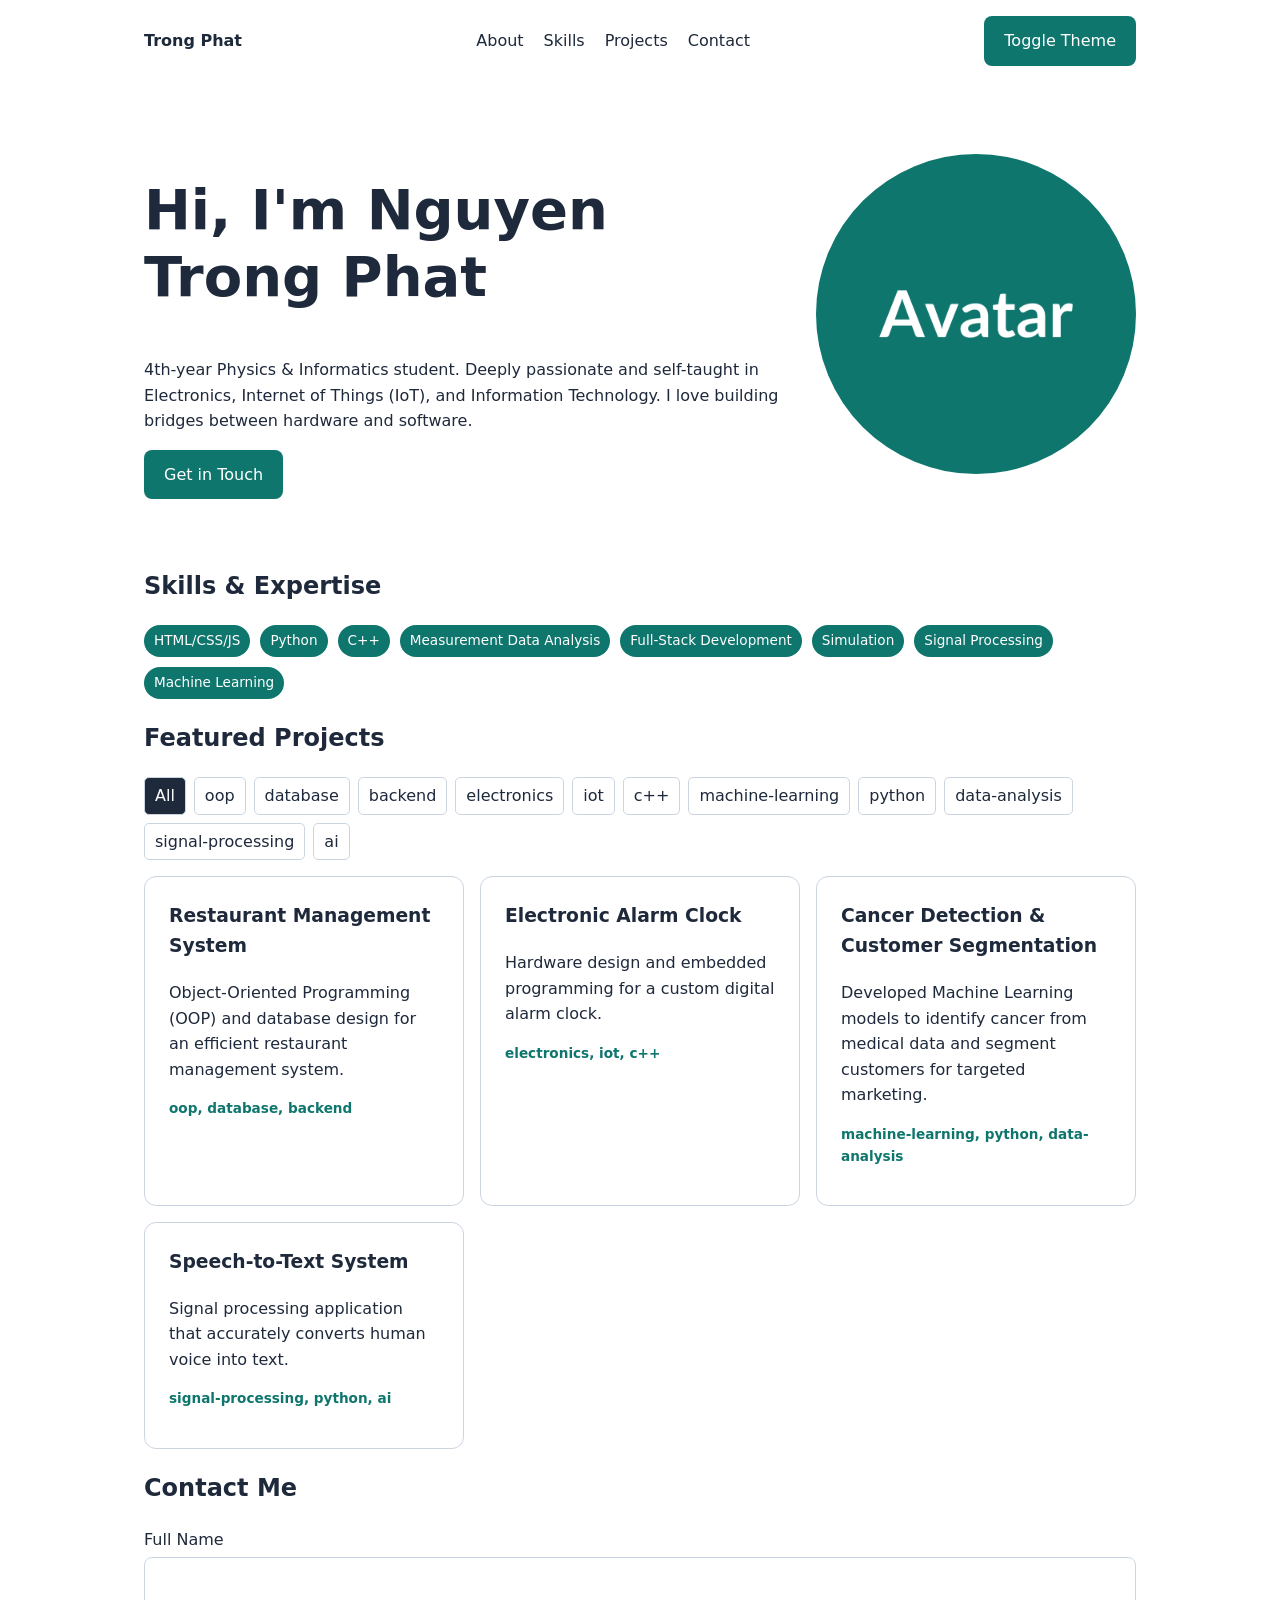
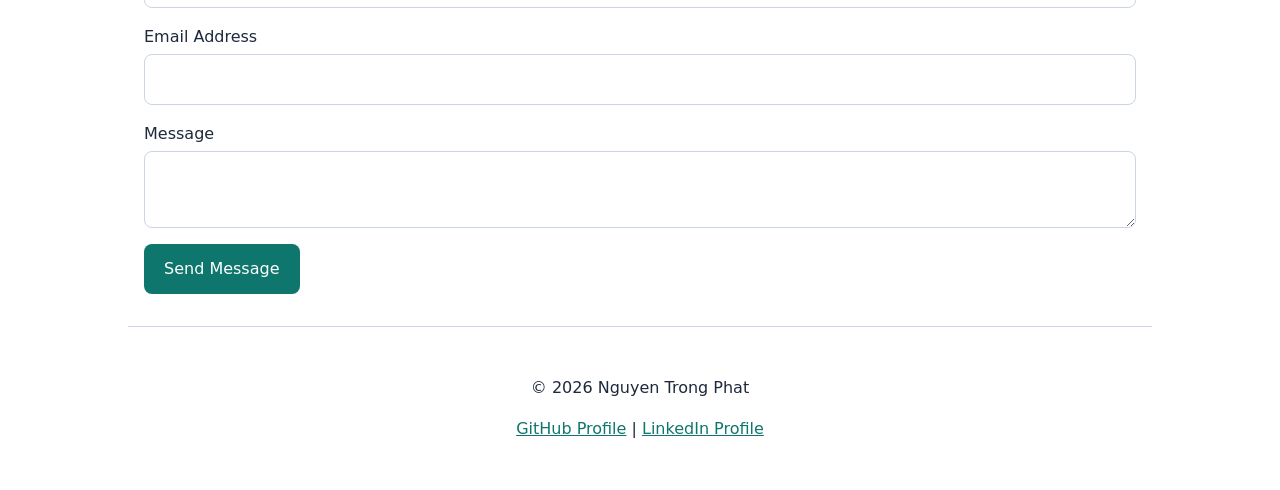
==== index.html @ 44cbfe77 "Setup portfolio for Nguyen Trong Phat in English" ====
<!doctype html>
<html lang="en">
<head>
  <meta charset="utf-8">
  <meta name="viewport" content="width=device-width, initial-scale=1">
  <title>Nguyen Trong Phat - Portfolio</title>
  <meta name="description" content="Personal portfolio of Nguyen Trong Phat, Physics Informatics student.">
  <link rel="stylesheet" href="styles.css">
  <script type="module" src="app.js"></script>
</head>
<body>
  <header class="site-header container">
    <a class="logo" href="#">Trong Phat</a>
    <nav class="site-nav">
      <ul>
        <li><a href="#about">About</a></li>
        <li><a href="#skills">Skills</a></li>
        <li><a href="#projects">Projects</a></li>
        <li><a href="#contact">Contact</a></li>
      </ul>
    </nav>
    <button id="theme-toggle" class="button">Toggle Theme</button>
  </header>

  <main class="container">
    <section id="about" class="hero">
      <div>
        <h1>Hi, I'm Nguyen Trong Phat</h1>
        <p>4th-year Physics & Informatics student. Deeply passionate and self-taught in Electronics, Internet of Things (IoT), and Information Technology. I love building bridges between hardware and software.</p>
        <a class="button" href="#contact">Get in Touch</a>
      </div>
      <img src="me.jpg" alt="Portrait of Nguyen Trong Phat">
    </section>

    <section id="skills">
      <h2>Skills & Expertise</h2>
      <ul class="tags">
        <li>HTML/CSS/JS</li>
        <li>Python</li>
        <li>C++</li>
        <li>Measurement Data Analysis</li>
        <li>Full-Stack Development</li>
        <li>Simulation</li>
        <li>Signal Processing</li>
        <li>Machine Learning</li>
      </ul>
    </section>

    <section id="projects">
      <h2>Featured Projects</h2>
      <div id="filters"></div>
      <ul id="project-list" class="projects"></ul>
      <p id="empty-state" style="display: none;">No matching projects found.</p>
    </section>

    <section id="contact">
      <h2>Contact Me</h2>
      <form id="contact-form" novalidate>
        <div class="field">
          <label for="name">Full Name</label>
          <input id="name" name="name" required>
        </div>
        <div class="field">
          <label for="email">Email Address</label>
          <input id="email" type="email" name="email" required>
        </div>
        <div class="field">
          <label for="msg">Message</label>
          <textarea id="msg" name="msg"></textarea>
        </div>
        <button class="button">Send Message</button>
      </form>
      <p id="contact-success" style="display: none; color: #10b981; margin-top: 10px; font-weight: bold;">Message sent successfully. Thank you!</p>
      <p id="contact-error" style="display: none; color: #ef4444; margin-top: 10px; font-weight: bold;">Please enter a valid email address.</p>
    </section>
  </main>

  <footer class="container">
    <p>© 2026 Nguyen Trong Phat</p>
    <p>
      <a href="https://github.com/yourusername">GitHub Profile</a> | 
      <a href="https://linkedin.com/in/yourusername">LinkedIn Profile</a>
    </p>
  </footer>

  <template id="project-card">
    <li class="card">
      <h3></h3>
      <p class="desc"></p>
      <p class="card-tags" style="font-size: 0.85rem; color: var(--color-accent); font-weight: bold;"></p>
    </li>
  </template>
</body>
</html>
---- styles.css ----
*, *::before, *::after {
  box-sizing: border-box;
}

:root {
  --color-bg: #ffffff;
  --color-text: #1e293b;
  --color-accent: #0f766e;
  --space: 1rem;
  --font: system-ui, sans-serif;
  --color-card-bg: #ffffff;
  --color-border: #cbd5e1;
}

:root.dark {
  --color-bg: #0f172a;
  --color-text: #e2e8f0;
  --color-card-bg: #1e293b;
  --color-border: #334155;
  --color-accent: #14b8a6;
}

@media (prefers-color-scheme: dark) {
  :root:not(.light) {
    --color-bg: #0f172a;
    --color-text: #e2e8f0;
    --color-card-bg: #1e293b;
    --color-border: #334155;
    --color-accent: #14b8a6;
  }
}

body {
  margin: 0;
  font-family: var(--font);
  line-height: 1.6;
  color: var(--color-text);
  background: var(--color-bg);
}

img {
  max-width: 100%;
  height: auto;
  border-radius: 50%;
  aspect-ratio: 1/1;
  object-fit: cover;
}

.container {
  max-width: 64rem;
  margin-inline: auto;
  padding-inline: var(--space);
}

.site-header {
  display: flex;
  flex-wrap: wrap;
  align-items: center;
  justify-content: space-between;
  gap: var(--space);
  padding: var(--space);
}

.site-nav ul {
  display: flex;
  flex-wrap: wrap;
  gap: 0.5rem 1.25rem;
  margin: 0;
  padding: 0;
  list-style: none;
}

a { color: var(--color-accent); }
.site-header a { text-decoration: none; color: inherit; }
.logo { font-weight: 700; }

.hero {
  display: grid;
  gap: 2rem;
  align-items: center;
  padding-block: 3rem;
}

.hero h1 {
  font-size: clamp(2rem, 5vw + 1rem, 3.5rem);
  line-height: 1.2;
}

@media (min-width: 48rem) {
  .hero { grid-template-columns: 2fr 1fr; }
}

ul.tags {
  display: flex;
  flex-wrap: wrap;
  gap: 10px;
  list-style: none;
  padding: 0;
}

ul.tags li, .card-tags span {
  background: var(--color-accent);
  color: #fff;
  padding: 5px 10px;
  border-radius: 999px;
  font-size: 0.85rem;
}

.projects {
  display: grid;
  grid-template-columns: repeat(auto-fit, minmax(16rem, 1fr));
  gap: var(--space);
  list-style: none;
  padding: 0;
}

.card {
  padding: 1.5rem;
  border: 1px solid var(--color-border);
  border-radius: 0.75rem;
  background: var(--color-card-bg);
  transition: transform 0.2s;
}

@media (prefers-reduced-motion: no-preference) {
  .card:hover {
    transform: translateY(-5px);
  }
}

.card h3 { margin-top: 0; }

#filters {
  margin-bottom: 1rem;
  display: flex;
  gap: 0.5rem;
  flex-wrap: wrap;
}

#filters button {
  padding: 5px 10px;
  border: 1px solid var(--color-border);
  background: var(--color-bg);
  color: var(--color-text);
  border-radius: 5px;
  cursor: pointer;
}

#filters button.active {
  background: var(--color-text);
  color: var(--color-bg);
}

.field {
  display: flex;
  flex-direction: column;
  gap: 0.25rem;
  margin-bottom: var(--space);
}

input, textarea, button {
  font: inherit;
}

input, textarea {
  padding: 0.75rem;
  border: 1px solid var(--color-border);
  border-radius: 0.5rem;
  background: var(--color-bg);
  color: var(--color-text);
}

.button {
  display: inline-block;
  padding: 0.75rem 1.25rem;
  border: 0;
  border-radius: 0.5rem;
  color: #ffffff;
  background: var(--color-accent);
  text-decoration: none;
  cursor: pointer;
}

:focus-visible {
  outline: 3px solid var(--color-accent);
  outline-offset: 3px;
}

footer {
  text-align: center;
  padding-block: 2rem;
  margin-top: 2rem;
  border-top: 1px solid var(--color-border);
}
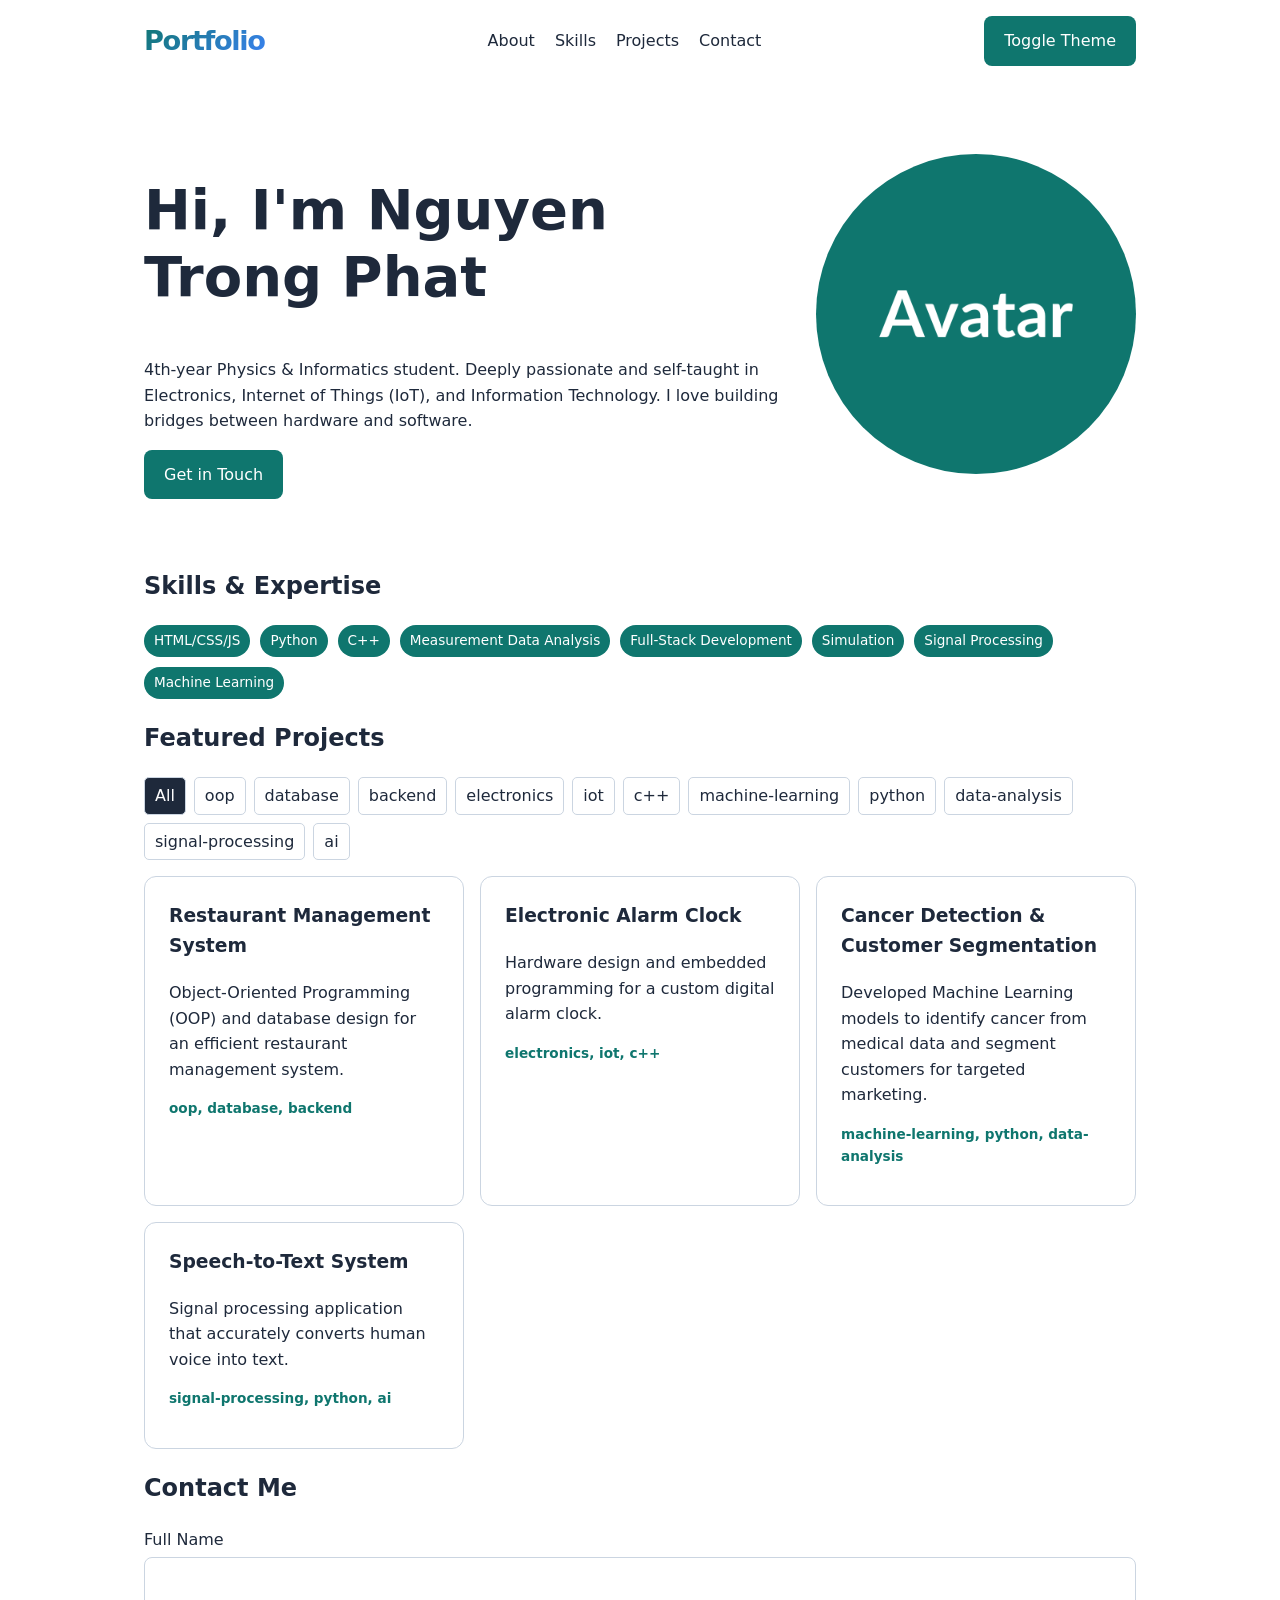
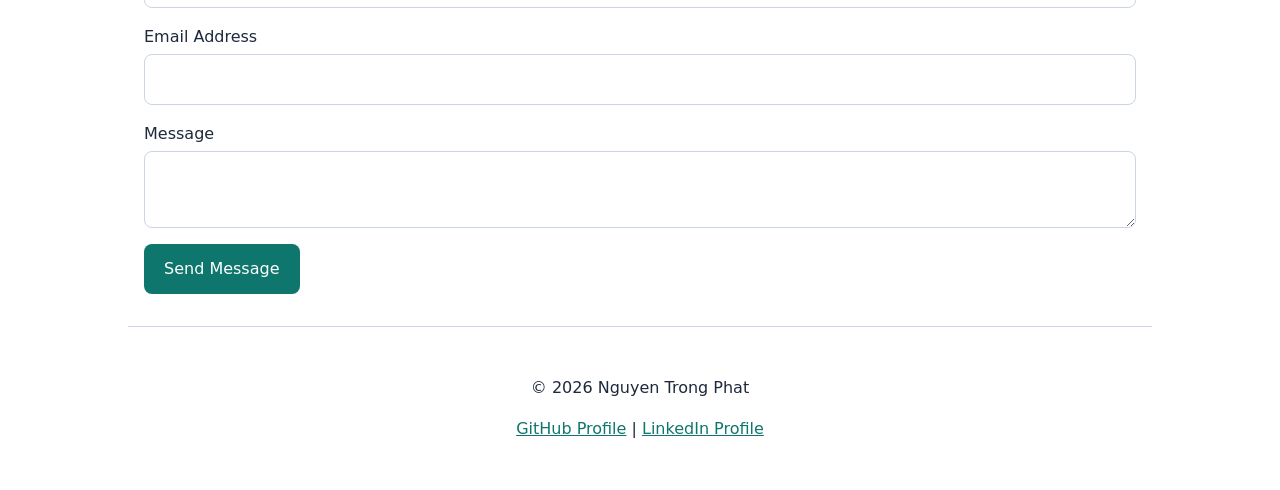
==== commit adc8a905: "Update logo to Portfolio and add gradient styling" ====
--- a/index.html
+++ b/index.html
@@ -10,7 +10,7 @@
 </head>
 <body>
   <header class="site-header container">
-    <a class="logo" href="#">Trong Phat</a>
+    <a class="logo" href="#">Portfolio</a>
     <nav class="site-nav">
       <ul>
         <li><a href="#about">About</a></li>
@@ -78,8 +78,8 @@
   <footer class="container">
     <p>© 2026 Nguyen Trong Phat</p>
     <p>
-      <a href="https://github.com/yourusername">GitHub Profile</a> | 
-      <a href="https://linkedin.com/in/yourusername">LinkedIn Profile</a>
+      <a href="https://github.com/phatnguyen196-solverboiz">GitHub Profile</a> | 
+      <a href="https://linkedin.com/in/phatnguyen196-solverboiz">LinkedIn Profile</a>
     </p>
   </footer>
 
--- a/styles.css
+++ b/styles.css
@@ -72,7 +72,24 @@
 
 a { color: var(--color-accent); }
 .site-header a { text-decoration: none; color: inherit; }
-.logo { font-weight: 700; }
+
+.logo { 
+  font-weight: 800; 
+  font-size: 1.7rem;
+  letter-spacing: -0.05em;
+  background: linear-gradient(135deg, var(--color-accent) 0%, #3b82f6 100%);
+  -webkit-background-clip: text;
+  -webkit-text-fill-color: transparent;
+  background-clip: text;
+  color: transparent !important;
+  transition: transform 0.3s ease, filter 0.3s ease;
+  display: inline-block;
+}
+
+.logo:hover {
+  transform: translateY(-2px);
+  filter: brightness(1.2);
+}
 
 .hero {
   display: grid;
